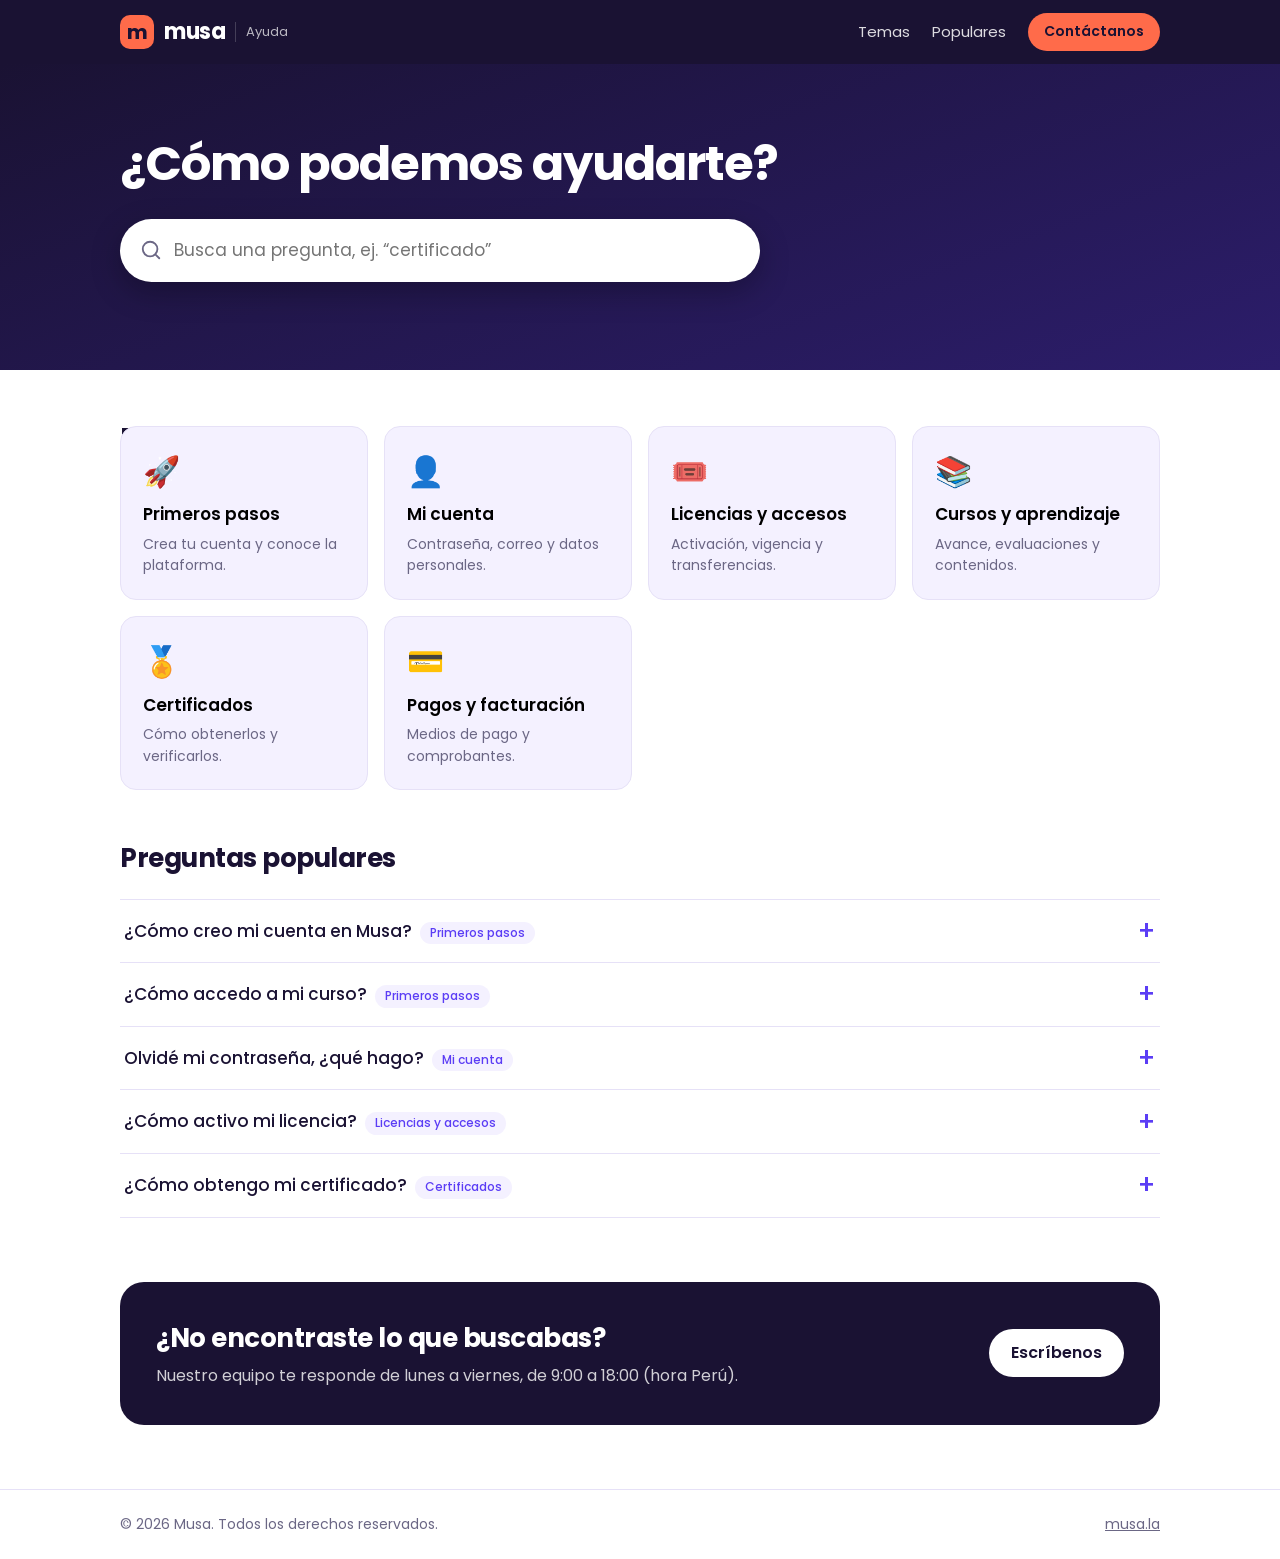
==== index.html @ 0d139ed5 "Centro de ayuda (FAQ) estilo help.uber.com con identidad Musa provisional Co-Authored-By: Claude Son" ====
<!doctype html>
<html lang="es">
<head>
<meta charset="utf-8">
<meta name="viewport" content="width=device-width,initial-scale=1">
<title>Centro de ayuda | Musa</title>
<meta name="description" content="Encuentra respuestas sobre cursos, cuentas, licencias, certificados y más.">
<link rel="preconnect" href="https://fonts.googleapis.com">
<link rel="preconnect" href="https://fonts.gstatic.com" crossorigin>
<link href="https://fonts.googleapis.com/css2?family=Poppins:wght@400;500;600;700&display=swap" rel="stylesheet">
<link rel="stylesheet" href="styles.css">
</head>
<body>
<header class="topbar">
  <div class="wrap topbar__in">
    <a class="brand" href="#" aria-label="Musa – Centro de ayuda"><span class="brand__mark">m</span><span class="brand__name">musa</span><span class="brand__tag">Ayuda</span></a>
    <nav class="topnav">
      <a href="#categorias">Temas</a>
      <a href="#populares">Populares</a>
      <a href="#contacto" class="btn btn--sm">Contáctanos</a>
    </nav>
  </div>
</header>

<section class="hero">
  <div class="wrap">
    <h1>¿Cómo podemos ayudarte?</h1>
    <form class="search" role="search" onsubmit="return false">
      <svg viewBox="0 0 24 24" width="22" height="22" aria-hidden="true"><path fill="none" stroke="currentColor" stroke-width="2" stroke-linecap="round" d="M11 19a8 8 0 1 1 0-16 8 8 0 0 1 0 16Zm10 2-4.3-4.3"/></svg>
      <input id="q" type="search" placeholder="Busca una pregunta, ej. “certificado”" autocomplete="off" aria-label="Buscar en el centro de ayuda">
    </form>
  </div>
</section>

<main class="wrap">
  <section id="resultados" class="results" hidden>
    <h2 id="resTitle"></h2>
    <div id="resList" class="faqlist"></div>
  </section>

  <section id="categorias" class="block">
    <h2>Explora por tema</h2>
    <div id="cats" class="cats"></div>
  </section>

  <section id="detalle" class="block" hidden>
    <button class="back" id="back">← Todos los temas</button>
    <h2 id="detTitle"></h2>
    <p id="detDesc" class="muted"></p>
    <div id="detList" class="faqlist"></div>
  </section>

  <section id="populares" class="block">
    <h2>Preguntas populares</h2>
    <div id="pop" class="faqlist"></div>
  </section>

  <section id="contacto" class="contact">
    <div>
      <h2>¿No encontraste lo que buscabas?</h2>
      <p>Nuestro equipo te responde de lunes a viernes, de 9:00 a 18:00 (hora Perú).</p>
    </div>
    <a class="btn btn--light" href="mailto:soporte@musa.la">Escríbenos</a>
  </section>
</main>

<footer class="foot">
  <div class="wrap foot__in">
    <span>© <span id="yr"></span> Musa. Todos los derechos reservados.</span>
    <a href="https://musa.la/">musa.la</a>
  </div>
</footer>
<script src="app.js"></script>
</body>
</html>
---- styles.css ----
/* ===== Identidad Musa =====
   Paleta provisional: cambia estas variables por los colores/tipografía
   oficiales de musa.la y toda la página se actualiza. */
:root{
  --ink:#1a1233;        /* texto / fondos oscuros */
  --primary:#5b3df5;    /* color principal */
  --primary-dk:#4528d6;
  --accent:#ff6b4a;     /* acento */
  --bg:#ffffff;
  --soft:#f4f1ff;       /* fondo suave de tarjetas */
  --line:#e6e1f7;
  --muted:#6b6785;
  --radius:16px;
  --font:'Poppins',system-ui,-apple-system,'Segoe UI',sans-serif;
}
*{box-sizing:border-box}
html{scroll-behavior:smooth}
body{margin:0;font-family:var(--font);color:var(--ink);background:var(--bg);line-height:1.55}
.wrap{max-width:1080px;margin:0 auto;padding:0 20px}
a{color:inherit}
[hidden]{display:none!important}

.topbar{background:var(--ink);color:#fff;position:sticky;top:0;z-index:10}
.topbar__in{display:flex;align-items:center;justify-content:space-between;height:64px}
.brand{display:flex;align-items:center;gap:10px;text-decoration:none}
.brand__mark{display:grid;place-items:center;width:34px;height:34px;border-radius:10px;background:var(--accent);color:var(--ink);font-weight:700;font-size:20px}
.brand__name{font-weight:700;font-size:22px;letter-spacing:-.5px}
.brand__tag{font-size:13px;opacity:.7;border-left:1px solid #ffffff44;padding-left:10px}
.topnav{display:flex;align-items:center;gap:22px;font-size:15px}
.topnav a{text-decoration:none;opacity:.85}.topnav a:hover{opacity:1}
.btn{display:inline-block;background:var(--primary);color:#fff!important;padding:12px 22px;border-radius:999px;font-weight:600;text-decoration:none;opacity:1!important}
.btn:hover{background:var(--primary-dk)}
.btn--sm{padding:8px 16px;font-size:14px;background:var(--accent);color:var(--ink)!important}
.btn--sm:hover{background:#ff8266}
.btn--light{background:#fff;color:var(--ink)!important}.btn--light:hover{background:var(--soft)}

.hero{background:linear-gradient(160deg,var(--ink) 0%,#2c1d6b 100%);color:#fff;padding:72px 0 88px}
.hero h1{font-size:clamp(30px,5vw,48px);line-height:1.15;margin:0 0 28px;letter-spacing:-1px}
.search{position:relative;max-width:640px}
.search svg{position:absolute;left:20px;top:50%;transform:translateY(-50%);color:var(--muted)}
.search input{width:100%;padding:18px 20px 18px 54px;font:inherit;font-size:17px;border:0;border-radius:999px;outline:none;box-shadow:0 10px 30px #0004}
.search input:focus{box-shadow:0 0 0 4px var(--accent)}

.block{padding:48px 0 0}
h2{font-size:26px;letter-spacing:-.5px;margin:0 0 20px}
.muted{color:var(--muted);margin-top:-8px}

.cats{display:grid;grid-template-columns:repeat(auto-fill,minmax(240px,1fr));gap:16px;margin-top:-52px}
.block:first-of-type .cats{margin-top:0}
.cat{display:flex;flex-direction:column;gap:6px;text-align:left;font:inherit;background:var(--soft);border:1px solid var(--line);border-radius:var(--radius);padding:22px;cursor:pointer;transition:.18s}
.cat:hover{transform:translateY(-3px);border-color:var(--primary);box-shadow:0 10px 24px #5b3df522}
.cat__ico{font-size:30px}
.cat__t{font-weight:600;font-size:17px}
.cat__d{font-size:14px;color:var(--muted)}

.faqlist{border-top:1px solid var(--line)}
details{border-bottom:1px solid var(--line)}
summary{list-style:none;cursor:pointer;display:flex;justify-content:space-between;gap:16px;align-items:center;padding:18px 4px;font-weight:500;font-size:17px}
summary::-webkit-details-marker{display:none}
summary::after{content:"+";font-size:26px;color:var(--primary);line-height:1;transition:.2s}
details[open] summary::after{transform:rotate(45deg)}
details[open] summary{color:var(--primary)}
.ans{padding:0 4px 20px;color:#3b3656;max-width:760px}
.ans p{margin:0 0 10px}
.tagc{display:inline-block;font-size:12px;background:var(--soft);color:var(--primary);padding:2px 10px;border-radius:999px;margin-left:8px;font-weight:500}

.back{background:none;border:0;font:inherit;color:var(--primary);cursor:pointer;font-weight:600;padding:0;margin-bottom:12px}
.results{padding-top:40px}
.empty{padding:24px 0;color:var(--muted)}
mark{background:#ffe3dc;color:inherit;border-radius:3px}

.contact{margin:64px 0;background:var(--ink);color:#fff;border-radius:24px;padding:36px;display:flex;gap:24px;align-items:center;justify-content:space-between;flex-wrap:wrap}
.contact h2{margin-bottom:6px}.contact p{margin:0;opacity:.8}
.foot{border-top:1px solid var(--line);padding:24px 0;font-size:14px;color:var(--muted)}
.foot__in{display:flex;justify-content:space-between;flex-wrap:wrap;gap:8px}
@media(max-width:640px){.topnav a:not(.btn){display:none}.brand__tag{display:none}.hero{padding:48px 0 64px}.contact{padding:26px}}
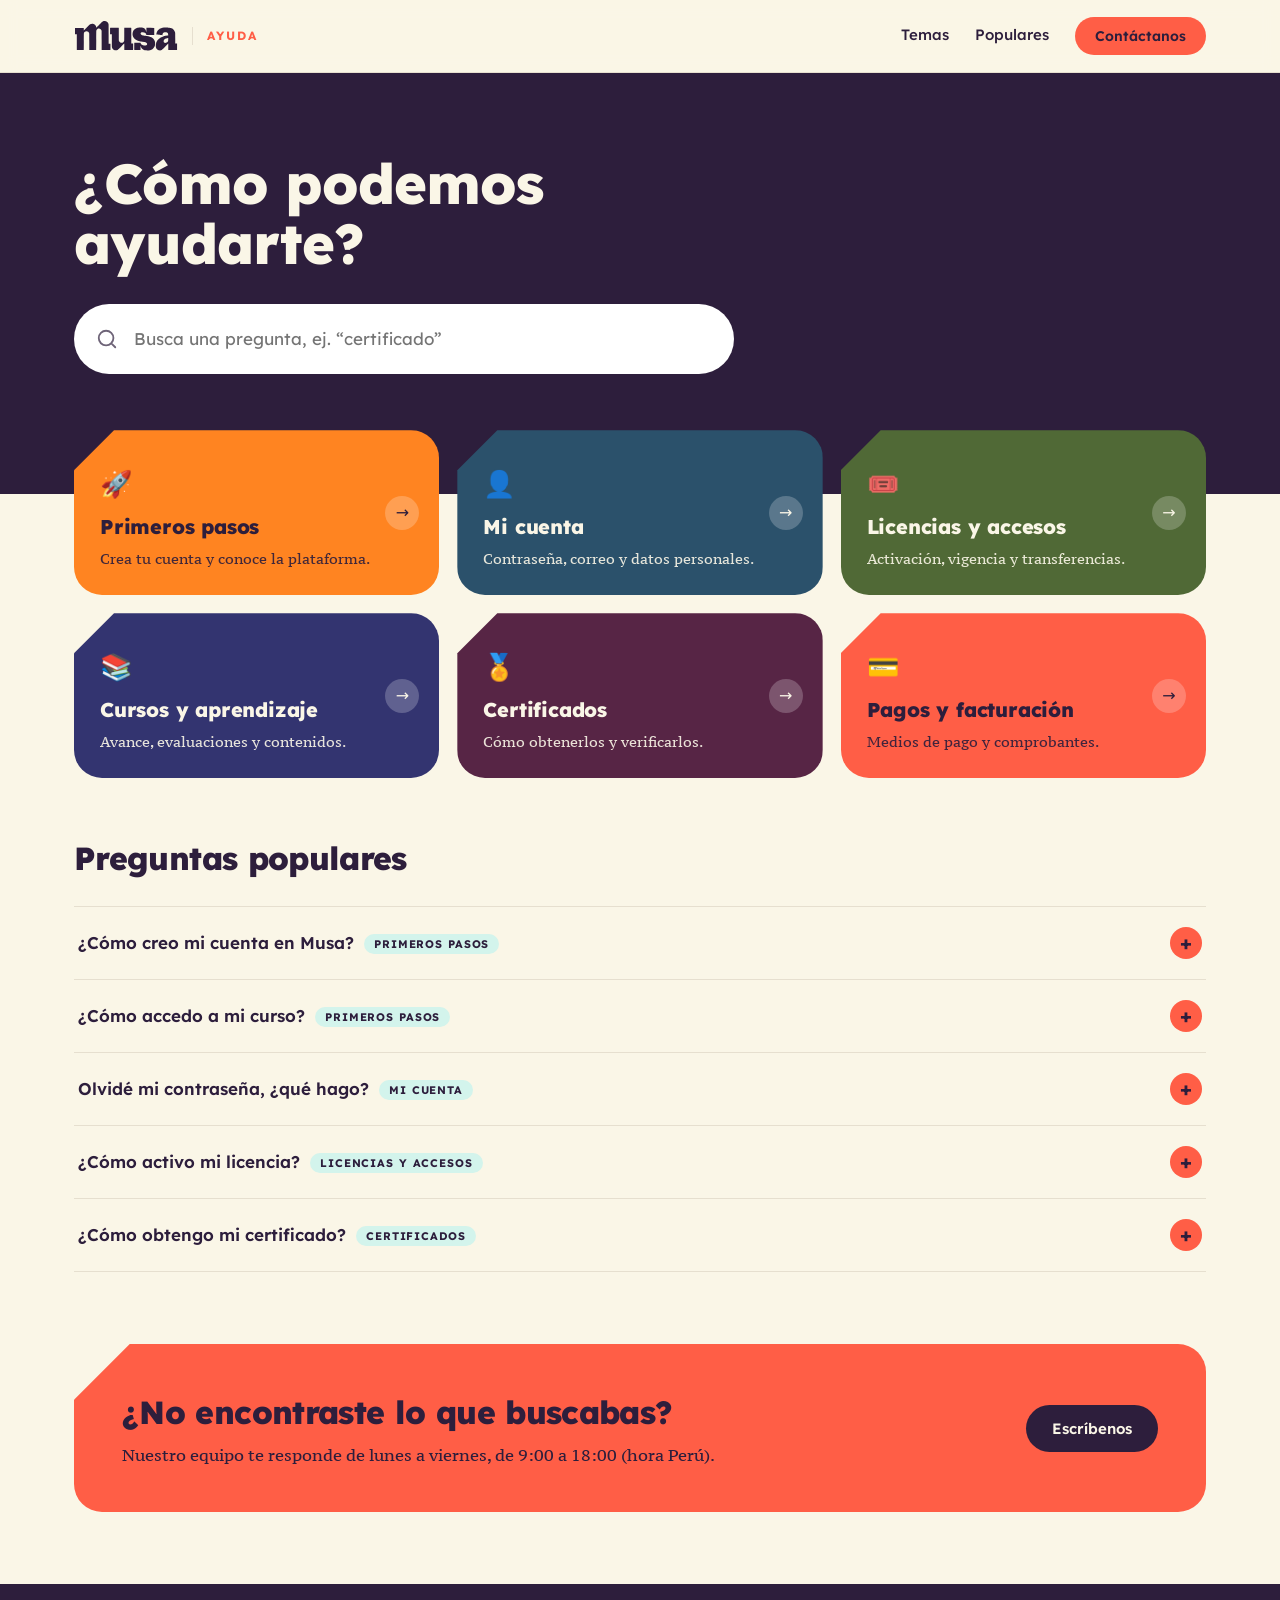
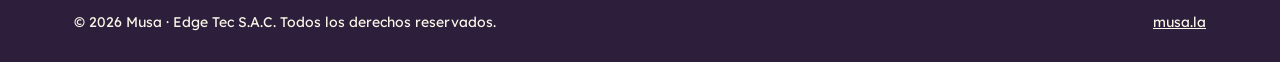
==== commit 038465aa: "Aplica identidad real de musa.la (paleta, Lexend, logo, esquinas cortadas) Co-Authored-By: Claude So" ====
--- a/index.html
+++ b/index.html
@@ -7,13 +7,81 @@
 <meta name="description" content="Encuentra respuestas sobre cursos, cuentas, licencias, certificados y más.">
 <link rel="preconnect" href="https://fonts.googleapis.com">
 <link rel="preconnect" href="https://fonts.gstatic.com" crossorigin>
-<link href="https://fonts.googleapis.com/css2?family=Poppins:wght@400;500;600;700&display=swap" rel="stylesheet">
+<link href="https://fonts.googleapis.com/css2?family=Lexend:wght@400;500;600;700;800;900&family=PT+Serif+Caption&display=swap" rel="stylesheet">
 <link rel="stylesheet" href="styles.css">
 </head>
 <body>
 <header class="topbar">
   <div class="wrap topbar__in">
-    <a class="brand" href="#" aria-label="Musa – Centro de ayuda"><span class="brand__mark">m</span><span class="brand__name">musa</span><span class="brand__tag">Ayuda</span></a>
+    <a class="brand" href="#" aria-label="Musa – Centro de ayuda"><span class="brand__logo"><svg viewBox="0 0 2117.000000 639.000000" xmlns="http://www.w3.org/2000/svg" role="img" aria-label="Musa"><g transform="translate(0.000000,639.000000) scale(0.100000,-0.100000)"
+fill="currentColor" stroke="none">
+<path d="M6101 6174 c-46 -8 -117 -28 -158 -44 -155 -62 -181 -85 -813 -716
+-327 -327 -598 -594 -602 -594 -3 0 -5 20 -3 45 2 41 -2 69 -19 154 -19 86
+-87 228 -152 313 -87 113 -219 209 -359 260 -95 35 -109 38 -250 52 -131 13
+-333 -42 -462 -126 -62 -40 -203 -175 -685 -656 l-608 -607 0 258 c0 199 -3
+257 -12 257 -7 0 -409 0 -893 0 l-880 1 -3 -651 -2 -650 185 0 185 0 0 -1594
+c0 -1458 1 -1594 16 -1600 26 -10 1402 -7 1409 3 3 5 6 758 6 1673 1 1364 3
+1674 14 1726 19 88 65 177 126 245 309 347 854 199 955 -258 11 -48 13 -381
+14 -1718 0 -913 2 -1663 5 -1668 3 -4 320 -8 704 -9 l699 0 5 27 c4 16 6 892
+6 1948 1 1259 4 1939 11 1974 24 127 122 270 233 342 211 137 458 126 653 -29
+91 -72 173 -206 193 -316 8 -42 11 -636 11 -2003 l0 -1943 895 0 895 0 0 655
+0 655 -185 0 -185 0 -1 1928 c0 1060 -2 1947 -5 1972 -54 446 -497 772 -943
+694z"/>
+<path d="M13288 4855 c-2 -1 -32 -6 -68 -9 -36 -4 -76 -9 -90 -11 -14 -2 -42
+-6 -63 -9 -22 -3 -85 -17 -140 -31 -514 -128 -872 -476 -973 -945 -37 -174
+-38 -504 -3 -599 6 -14 10 -27 9 -29 -9 -16 45 -174 97 -282 214 -446 720
+-762 1463 -916 36 -7 75 -15 86 -18 12 -2 39 -7 60 -11 22 -3 89 -14 149 -25
+61 -10 157 -24 215 -30 58 -5 115 -12 127 -14 12 -3 53 -8 90 -11 37 -4 71 -9
+75 -12 4 -2 24 -6 44 -9 107 -13 270 -64 355 -111 179 -97 223 -334 88 -473
+-55 -56 -121 -84 -269 -116 -32 -6 -212 -7 -265 0 -166 20 -324 75 -441 152
+-136 89 -259 249 -284 371 l-11 52 -619 0 c-341 0 -626 -2 -635 -5 -21 -8 -22
+-1479 -1 -1487 8 -3 293 -6 635 -6 l621 -1 0 415 c0 402 1 415 19 415 15 0 22
+-11 29 -42 50 -214 111 -344 228 -482 132 -156 371 -289 596 -332 13 -2 34 -6
+48 -9 14 -3 43 -8 65 -11 22 -3 51 -8 65 -10 237 -35 672 -15 883 41 229 61
+343 109 485 203 176 117 317 276 411 465 50 99 104 256 116 334 3 21 8 50 10
+63 33 161 25 481 -17 638 -11 42 -22 87 -24 99 -7 38 -80 199 -120 265 -151
+252 -368 427 -729 588 -71 32 -294 108 -365 126 -8 2 -58 14 -110 28 -52 13
+-108 27 -125 30 -16 3 -50 10 -75 15 -25 5 -63 12 -85 15 -22 4 -78 13 -125
+21 -47 7 -110 17 -140 20 -171 19 -211 24 -229 29 -9 3 -41 7 -71 10 -30 3
+-66 8 -80 11 -14 3 -47 10 -75 15 -27 5 -84 19 -125 30 -41 12 -79 23 -85 24
+-73 15 -208 85 -267 138 -69 62 -97 126 -94 209 8 181 173 282 450 274 210 -6
+363 -60 508 -179 111 -92 204 -247 220 -366 l3 -25 800 0 800 0 0 725 0 725
+-797 3 -798 2 0 -400 0 -400 -24 0 c-25 0 -31 9 -41 68 -39 231 -165 460 -320
+580 -94 72 -246 145 -346 166 -13 3 -35 7 -49 10 -45 10 -124 25 -165 31 -41
+7 -501 16 -507 10z"/>
+<path d="M18567 4853 c-1 -1 -54 -4 -117 -7 -113 -7 -269 -25 -350 -41 -14 -3
+-41 -8 -60 -11 -32 -5 -77 -16 -185 -46 -57 -15 -171 -57 -233 -84 -29 -13
+-55 -24 -58 -24 -21 0 -208 -118 -294 -186 -248 -195 -435 -527 -496 -879 -3
+-16 -9 -47 -14 -68 -9 -43 -9 -43 50 -51 25 -3 54 -8 65 -10 11 -2 49 -7 85
+-11 36 -4 68 -9 71 -10 3 -2 32 -7 65 -10 32 -3 70 -8 84 -9 14 -2 50 -7 80
+-10 30 -4 66 -9 80 -11 14 -2 45 -7 70 -10 46 -6 60 -8 140 -20 80 -12 94 -14
+138 -19 23 -3 61 -9 85 -12 23 -3 53 -7 67 -9 14 -2 52 -7 85 -11 33 -3 63 -8
+68 -11 4 -2 7 11 8 29 0 18 2 42 4 53 2 11 6 37 9 57 19 120 114 303 184 355
+59 44 156 82 247 97 38 7 279 7 325 1 111 -16 230 -75 294 -145 74 -83 94
+-147 112 -381 7 -93 5 -100 -45 -104 -41 -4 -125 -15 -141 -20 -8 -2 -37 -6
+-65 -10 -79 -9 -268 -43 -342 -61 -38 -8 -79 -18 -93 -20 -14 -3 -43 -10 -65
+-16 -22 -6 -45 -12 -51 -14 -6 -1 -38 -10 -70 -20 -33 -9 -63 -18 -69 -19 -5
+-2 -32 -10 -59 -19 -775 -263 -1217 -642 -1409 -1206 -20 -58 -39 -121 -42
+-140 -3 -19 -11 -55 -16 -80 -6 -25 -13 -55 -15 -67 -2 -13 -6 -35 -9 -50 -21
+-115 -26 -174 -30 -373 -2 -102 0 -205 5 -230 4 -25 11 -61 14 -80 24 -148
+145 -342 281 -450 84 -67 219 -137 296 -154 86 -20 119 -23 212 -24 167 -1
+338 51 468 144 35 26 333 315 662 643 l597 596 0 -658 0 -657 895 0 895 0 0
+660 0 660 -185 0 -185 0 -1 998 c-1 1019 -1 1041 -14 1127 -4 28 -9 63 -11 78
+-2 15 -11 56 -20 90 -9 34 -17 67 -18 72 -27 132 -149 338 -275 464 -137 136
+-408 289 -581 326 -3 1 -23 7 -45 13 -22 6 -56 14 -75 17 -19 3 -42 8 -50 10
+-16 5 -71 15 -110 20 -14 2 -38 6 -55 9 -16 2 -55 8 -85 11 -30 4 -69 8 -87
+10 -93 11 -608 26 -616 18z m611 -2400 c-4 -270 -5 -280 -31 -351 -69 -192
+-223 -323 -432 -368 -124 -27 -322 22 -389 96 -141 156 -84 464 117 633 174
+147 444 250 696 265 l43 3 -4 -278z"/>
+<path d="M7340 4783 c0 -5 0 -298 0 -653 l-1 -645 180 -5 181 -5 3 -1265 c2
+-696 7 -1285 11 -1309 16 -96 87 -265 144 -341 168 -224 407 -343 678 -335 65
+2 134 8 152 13 17 6 32 9 32 7 0 -9 144 51 210 88 67 37 143 109 693 656 339
+339 617 609 617 601 0 -8 0 -304 0 -656 0 -576 2 -643 16 -648 9 -3 411 -6
+894 -6 792 0 878 2 884 16 3 9 6 303 5 655 l0 639 -187 0 -187 0 2 1592 c2
+1265 0 1593 -10 1600 -6 4 -330 8 -719 8 l-708 0 -1 -1273 c0 -699 -2 -1283
+-4 -1297 -56 -337 -404 -550 -724 -441 -128 44 -260 162 -318 284 -65 135 -63
+88 -63 1459 0 684 0 1249 0 1256 0 9 -185 12 -890 12 -489 0 -890 -3 -890 -7z"/>
+</g></svg></span><span class="brand__tag">Ayuda</span></a>
     <nav class="topnav">
       <a href="#categorias">Temas</a>
       <a href="#populares">Populares</a>
@@ -66,7 +134,7 @@
 
 <footer class="foot">
   <div class="wrap foot__in">
-    <span>© <span id="yr"></span> Musa. Todos los derechos reservados.</span>
+    <span>© <span id="yr"></span> Musa · Edge Tec S.A.C. Todos los derechos reservados.</span>
     <a href="https://musa.la/">musa.la</a>
   </div>
 </footer>
--- a/styles.css
+++ b/styles.css
@@ -1,76 +1,82 @@
-/* ===== Identidad Musa =====
-   Paleta provisional: cambia estas variables por los colores/tipografía
-   oficiales de musa.la y toda la página se actualiza. */
+/* Identidad Musa (tomada de musa.la) */
 :root{
-  --ink:#1a1233;        /* texto / fondos oscuros */
-  --primary:#5b3df5;    /* color principal */
-  --primary-dk:#4528d6;
-  --accent:#ff6b4a;     /* acento */
-  --bg:#ffffff;
-  --soft:#f4f1ff;       /* fondo suave de tarjetas */
-  --line:#e6e1f7;
-  --muted:#6b6785;
-  --radius:16px;
-  --font:'Poppins',system-ui,-apple-system,'Segoe UI',sans-serif;
+  --coral:#FF5E46; --coral-d:#E84A33; --morado:#2D1E3C; --marfil:#FAF6E7; --menta:#D3F4EC; --vino:#572545;
+  --naranja:#FF8421; --teal:#2B516B; --verde:#506936; --indigo:#333470;
+  --blanco:#FFFFFF; --mut:#6E6478; --line:#E6DFCF;
+  --sans:"Lexend",system-ui,-apple-system,"Segoe UI",sans-serif;
+  --serif:"PT Serif Caption",Georgia,"Times New Roman",serif;
+  --wrap:1180px; --r:28px; --cut:40px;
 }
 *{box-sizing:border-box}
 html{scroll-behavior:smooth}
-body{margin:0;font-family:var(--font);color:var(--ink);background:var(--bg);line-height:1.55}
-.wrap{max-width:1080px;margin:0 auto;padding:0 20px}
+body{margin:0;background:var(--marfil);color:var(--morado);font-family:var(--sans);font-size:16px;line-height:1.55}
+.wrap{max-width:var(--wrap);margin:0 auto;padding:0 24px}
 a{color:inherit}
 [hidden]{display:none!important}
+:focus-visible{outline:3px solid var(--coral);outline-offset:3px}
 
-.topbar{background:var(--ink);color:#fff;position:sticky;top:0;z-index:10}
-.topbar__in{display:flex;align-items:center;justify-content:space-between;height:64px}
-.brand{display:flex;align-items:center;gap:10px;text-decoration:none}
-.brand__mark{display:grid;place-items:center;width:34px;height:34px;border-radius:10px;background:var(--accent);color:var(--ink);font-weight:700;font-size:20px}
-.brand__name{font-weight:700;font-size:22px;letter-spacing:-.5px}
-.brand__tag{font-size:13px;opacity:.7;border-left:1px solid #ffffff44;padding-left:10px}
-.topnav{display:flex;align-items:center;gap:22px;font-size:15px}
-.topnav a{text-decoration:none;opacity:.85}.topnav a:hover{opacity:1}
-.btn{display:inline-block;background:var(--primary);color:#fff!important;padding:12px 22px;border-radius:999px;font-weight:600;text-decoration:none;opacity:1!important}
-.btn:hover{background:var(--primary-dk)}
-.btn--sm{padding:8px 16px;font-size:14px;background:var(--accent);color:var(--ink)!important}
-.btn--sm:hover{background:#ff8266}
-.btn--light{background:#fff;color:var(--ink)!important}.btn--light:hover{background:var(--soft)}
+.topbar{position:sticky;top:0;z-index:20;background:color-mix(in srgb,var(--marfil) 92%,transparent);backdrop-filter:blur(8px);border-bottom:1px solid var(--line)}
+.topbar__in{display:flex;align-items:center;justify-content:space-between;height:72px}
+.brand{display:flex;align-items:center;gap:14px;text-decoration:none}
+.brand__logo{display:flex;width:104px;color:var(--morado)}
+.brand__logo svg{width:100%;height:auto}
+.brand__tag{font-size:12px;font-weight:700;letter-spacing:.16em;text-transform:uppercase;color:var(--coral);border-left:1px solid var(--line);padding-left:14px}
+.topnav{display:flex;align-items:center;gap:26px;font-size:15px;font-weight:500}
+.topnav a{text-decoration:none;border-bottom:2px solid transparent}
+.topnav a:hover{border-color:var(--coral)}
+.btn{display:inline-flex;align-items:center;font:600 15px/1 var(--sans);padding:16px 26px;border-radius:999px;background:var(--coral);color:var(--morado)!important;text-decoration:none;border:0!important;transition:transform .15s,background .15s}
+.btn:hover{background:var(--coral-d);transform:translateY(-1px)}
+.btn--sm{padding:12px 20px;font-size:14px}
+.btn--light{background:var(--marfil)}.btn--light:hover{background:#fff}
 
-.hero{background:linear-gradient(160deg,var(--ink) 0%,#2c1d6b 100%);color:#fff;padding:72px 0 88px}
-.hero h1{font-size:clamp(30px,5vw,48px);line-height:1.15;margin:0 0 28px;letter-spacing:-1px}
-.search{position:relative;max-width:640px}
-.search svg{position:absolute;left:20px;top:50%;transform:translateY(-50%);color:var(--muted)}
-.search input{width:100%;padding:18px 20px 18px 54px;font:inherit;font-size:17px;border:0;border-radius:999px;outline:none;box-shadow:0 10px 30px #0004}
-.search input:focus{box-shadow:0 0 0 4px var(--accent)}
+.hero{background:var(--morado);color:var(--marfil);padding:80px 0 120px}
+.hero h1{font-size:clamp(34px,5.5vw,56px);line-height:1.08;margin:0 0 30px;font-weight:800;letter-spacing:-.02em;max-width:760px}
+.hero h1::after{content:"";}
+.search{position:relative;max-width:660px}
+.search svg{position:absolute;left:22px;top:50%;transform:translateY(-50%);color:var(--mut)}
+.search input{width:100%;padding:20px 24px 20px 58px;font:inherit;font-size:17px;color:var(--morado);background:var(--blanco);border:2px solid transparent;border-radius:999px;outline:none}
+.search input:focus{border-color:var(--coral)}
 
-.block{padding:48px 0 0}
-h2{font-size:26px;letter-spacing:-.5px;margin:0 0 20px}
-.muted{color:var(--muted);margin-top:-8px}
+.block{padding:56px 0 0}
+h2{font-size:clamp(24px,3vw,32px);font-weight:800;letter-spacing:-.02em;margin:0 0 22px}
+.muted{color:var(--mut);font-family:var(--serif);margin-top:-10px}
+.eyebrow{font-size:12px;font-weight:700;letter-spacing:.16em;text-transform:uppercase;color:var(--coral)}
 
-.cats{display:grid;grid-template-columns:repeat(auto-fill,minmax(240px,1fr));gap:16px;margin-top:-52px}
-.block:first-of-type .cats{margin-top:0}
-.cat{display:flex;flex-direction:column;gap:6px;text-align:left;font:inherit;background:var(--soft);border:1px solid var(--line);border-radius:var(--radius);padding:22px;cursor:pointer;transition:.18s}
-.cat:hover{transform:translateY(-3px);border-color:var(--primary);box-shadow:0 10px 24px #5b3df522}
-.cat__ico{font-size:30px}
-.cat__t{font-weight:600;font-size:17px}
-.cat__d{font-size:14px;color:var(--muted)}
+#categorias{margin-top:-64px;padding-top:0;position:relative}
+#categorias h2{display:none}
+.cats{display:grid;grid-template-columns:repeat(auto-fill,minmax(280px,1fr));gap:18px}
+.cat{position:relative;display:flex;flex-direction:column;gap:6px;min-height:150px;text-align:left;font:inherit;color:var(--marfil);border:0;padding:26px 64px 26px 26px;cursor:pointer;border-radius:0 var(--r) var(--r) var(--r);clip-path:polygon(var(--cut) 0,100% 0,100% 100%,0 100%,0 var(--cut));transition:transform .18s}
+.cat:hover{transform:translateY(-3px)}
+.cat:nth-child(1){background:var(--naranja);color:var(--morado)}
+.cat:nth-child(2){background:var(--teal)}
+.cat:nth-child(3){background:var(--verde)}
+.cat:nth-child(4){background:var(--indigo)}
+.cat:nth-child(5){background:var(--vino)}
+.cat:nth-child(6){background:var(--coral);color:var(--morado)}
+.cat::after{content:"→";position:absolute;right:20px;top:50%;transform:translateY(-50%);width:34px;height:34px;border-radius:50%;background:#ffffff38;display:grid;place-items:center}
+.cat__ico{font-size:26px;margin-top:8px}
+.cat__t{font-weight:800;font-size:20px;letter-spacing:-.01em}
+.cat__d{font-family:var(--serif);font-size:14px;opacity:.9}
 
 .faqlist{border-top:1px solid var(--line)}
 details{border-bottom:1px solid var(--line)}
-summary{list-style:none;cursor:pointer;display:flex;justify-content:space-between;gap:16px;align-items:center;padding:18px 4px;font-weight:500;font-size:17px}
+summary{list-style:none;cursor:pointer;display:flex;justify-content:space-between;gap:16px;align-items:center;padding:20px 4px;font-weight:600;font-size:17px}
 summary::-webkit-details-marker{display:none}
-summary::after{content:"+";font-size:26px;color:var(--primary);line-height:1;transition:.2s}
+summary::after{content:"+";display:grid;place-items:center;flex:none;width:32px;height:32px;border-radius:50%;background:var(--coral);color:var(--morado);font-size:20px;font-weight:700;transition:transform .2s}
 details[open] summary::after{transform:rotate(45deg)}
-details[open] summary{color:var(--primary)}
-.ans{padding:0 4px 20px;color:#3b3656;max-width:760px}
+.ans{padding:0 4px 22px;font-family:var(--serif);font-size:16px;color:#4a3d58;max-width:760px}
 .ans p{margin:0 0 10px}
-.tagc{display:inline-block;font-size:12px;background:var(--soft);color:var(--primary);padding:2px 10px;border-radius:999px;margin-left:8px;font-weight:500}
+.tagc{display:inline-block;font:700 11px var(--sans);letter-spacing:.08em;text-transform:uppercase;background:var(--menta);color:var(--morado);padding:3px 10px;border-radius:999px;margin-left:10px;vertical-align:middle}
 
-.back{background:none;border:0;font:inherit;color:var(--primary);cursor:pointer;font-weight:600;padding:0;margin-bottom:12px}
+.back{background:none;border:0;font:600 15px var(--sans);color:var(--coral-d);cursor:pointer;padding:0;margin-bottom:14px}
 .results{padding-top:40px}
-.empty{padding:24px 0;color:var(--muted)}
-mark{background:#ffe3dc;color:inherit;border-radius:3px}
+.empty{padding:24px 0;color:var(--mut)}
+mark{background:#ffd9d2;color:inherit;border-radius:3px}
 
-.contact{margin:64px 0;background:var(--ink);color:#fff;border-radius:24px;padding:36px;display:flex;gap:24px;align-items:center;justify-content:space-between;flex-wrap:wrap}
-.contact h2{margin-bottom:6px}.contact p{margin:0;opacity:.8}
-.foot{border-top:1px solid var(--line);padding:24px 0;font-size:14px;color:var(--muted)}
+.contact{margin:72px 0;background:var(--coral);color:var(--morado);border-radius:0 var(--r) var(--r) var(--r);clip-path:polygon(56px 0,100% 0,100% 100%,0 100%,0 56px);padding:44px 48px;display:flex;gap:24px;align-items:center;justify-content:space-between;flex-wrap:wrap}
+.contact h2{margin-bottom:6px}.contact p{margin:0;font-family:var(--serif)}
+.contact .btn{background:var(--morado);color:var(--marfil)!important}
+.contact .btn:hover{background:var(--vino)}
+.foot{background:var(--morado);color:var(--marfil);padding:28px 0;font-size:14px}
 .foot__in{display:flex;justify-content:space-between;flex-wrap:wrap;gap:8px}
-@media(max-width:640px){.topnav a:not(.btn){display:none}.brand__tag{display:none}.hero{padding:48px 0 64px}.contact{padding:26px}}
+@media(max-width:640px){.topnav a:not(.btn){display:none}.brand__tag{display:none}.hero{padding:52px 0 96px}.contact{padding:36px 26px}}
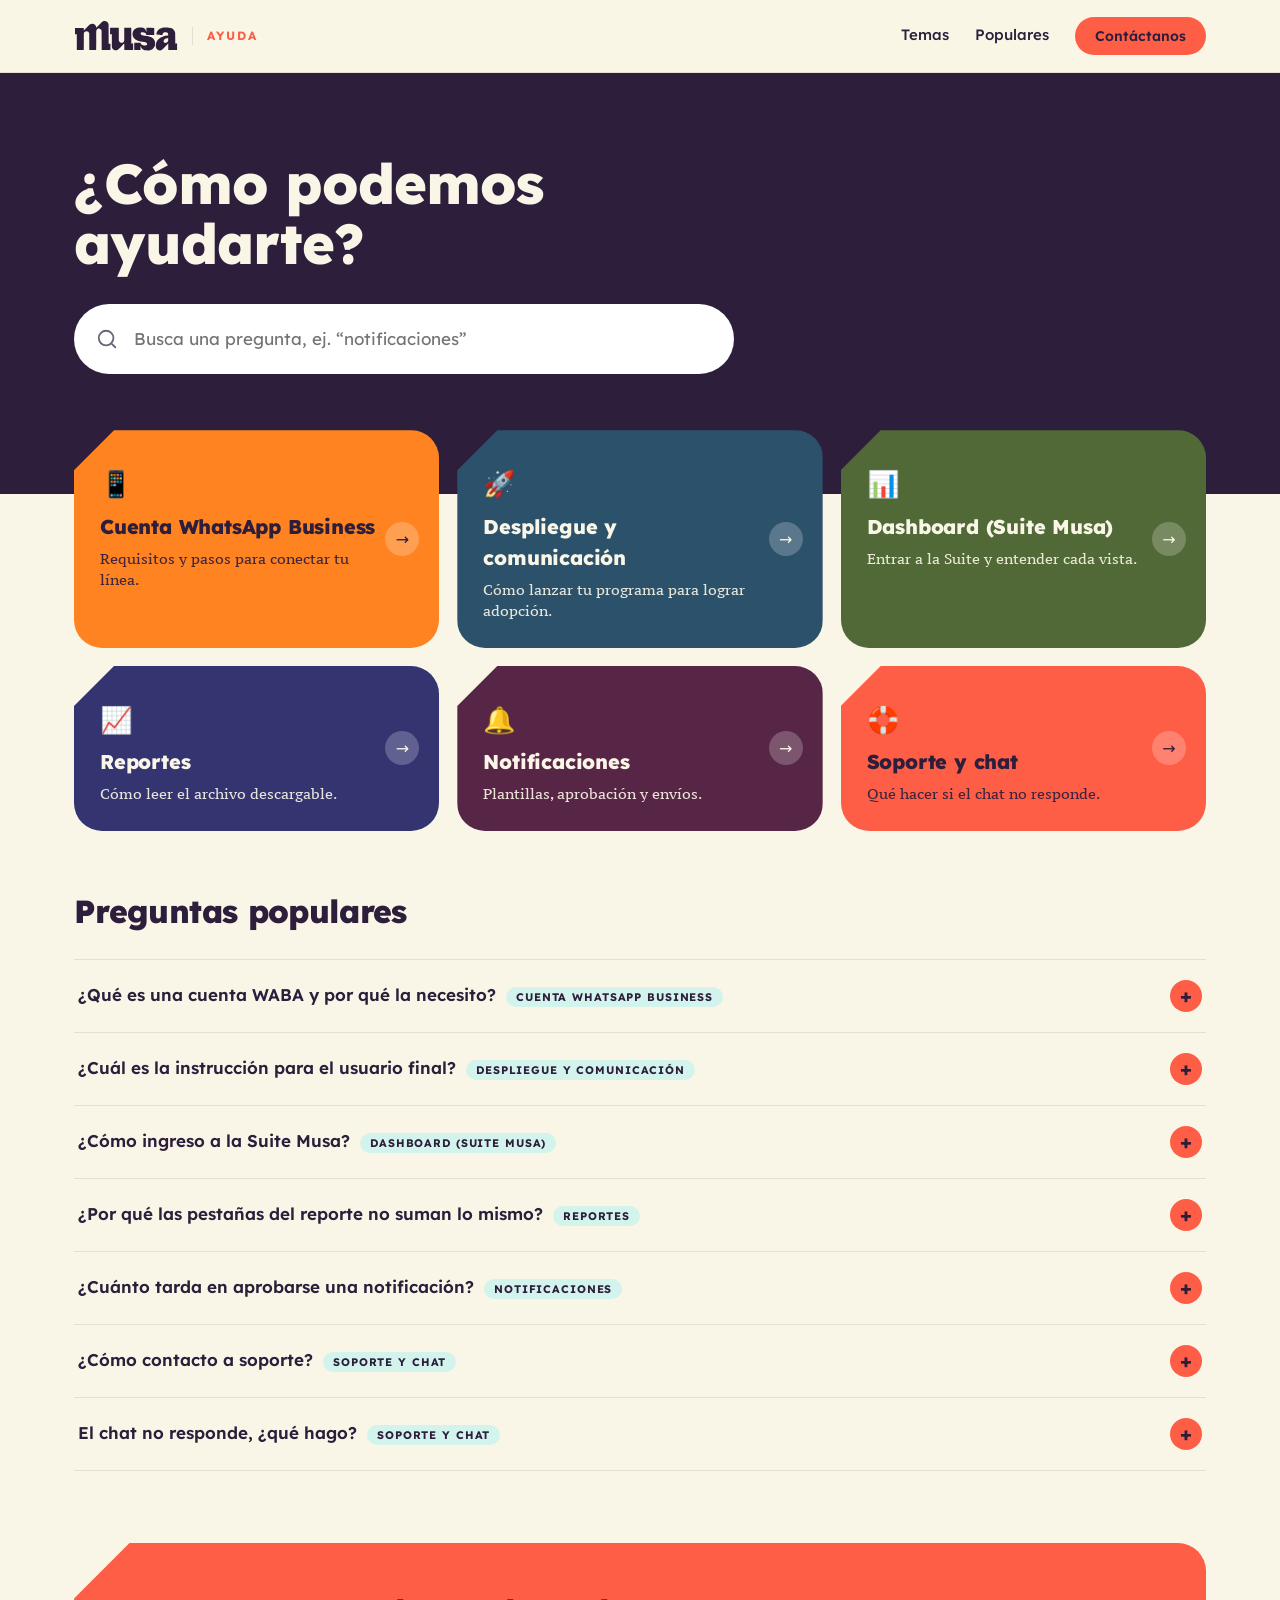
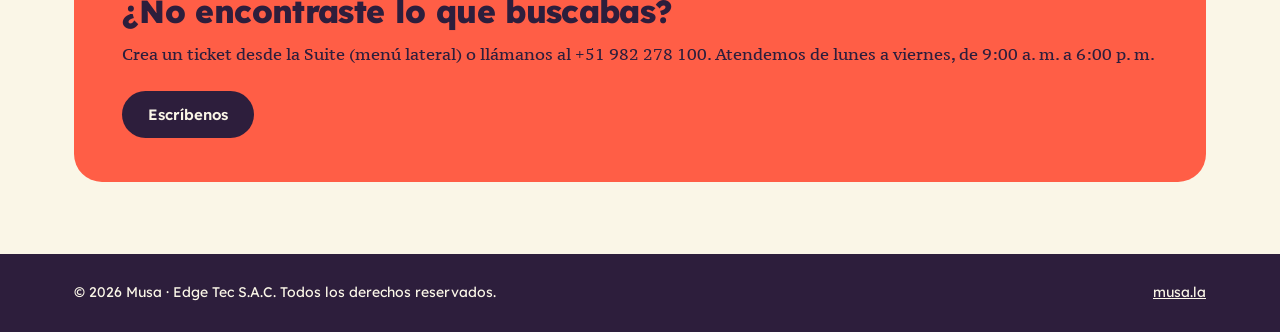
==== commit 9c8c6035: "Reemplaza FAQ de ejemplo por contenido real de las guías Musa 01-06 Co-Authored-By: Claude Sonnet 5." ====
--- a/index.html
+++ b/index.html
@@ -95,7 +95,7 @@
     <h1>¿Cómo podemos ayudarte?</h1>
     <form class="search" role="search" onsubmit="return false">
       <svg viewBox="0 0 24 24" width="22" height="22" aria-hidden="true"><path fill="none" stroke="currentColor" stroke-width="2" stroke-linecap="round" d="M11 19a8 8 0 1 1 0-16 8 8 0 0 1 0 16Zm10 2-4.3-4.3"/></svg>
-      <input id="q" type="search" placeholder="Busca una pregunta, ej. “certificado”" autocomplete="off" aria-label="Buscar en el centro de ayuda">
+      <input id="q" type="search" placeholder="Busca una pregunta, ej. “notificaciones”" autocomplete="off" aria-label="Buscar en el centro de ayuda">
     </form>
   </div>
 </section>
@@ -126,7 +126,7 @@
   <section id="contacto" class="contact">
     <div>
       <h2>¿No encontraste lo que buscabas?</h2>
-      <p>Nuestro equipo te responde de lunes a viernes, de 9:00 a 18:00 (hora Perú).</p>
+      <p>Crea un ticket desde la Suite (menú lateral) o llámanos al +51 982 278 100. Atendemos de lunes a viernes, de 9:00 a. m. a 6:00 p. m.</p>
     </div>
     <a class="btn btn--light" href="mailto:soporte@musa.la">Escríbenos</a>
   </section>
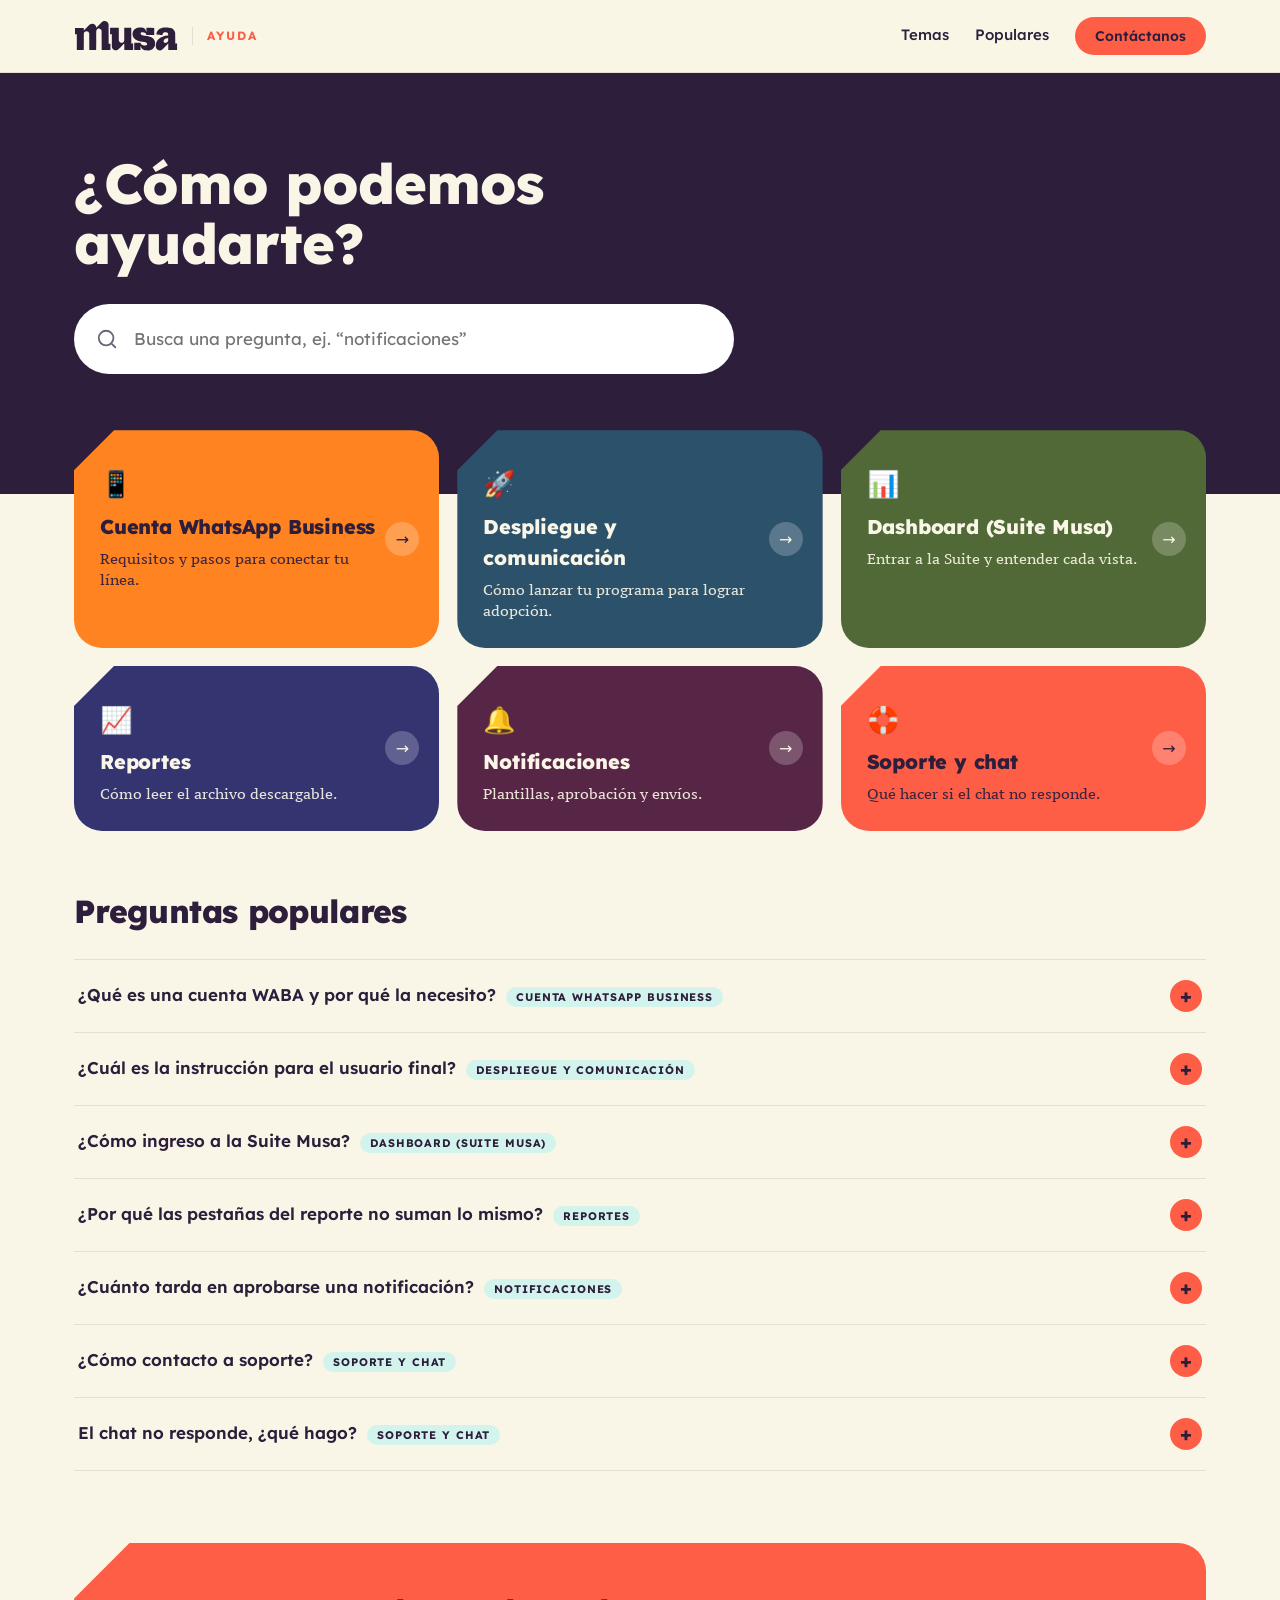
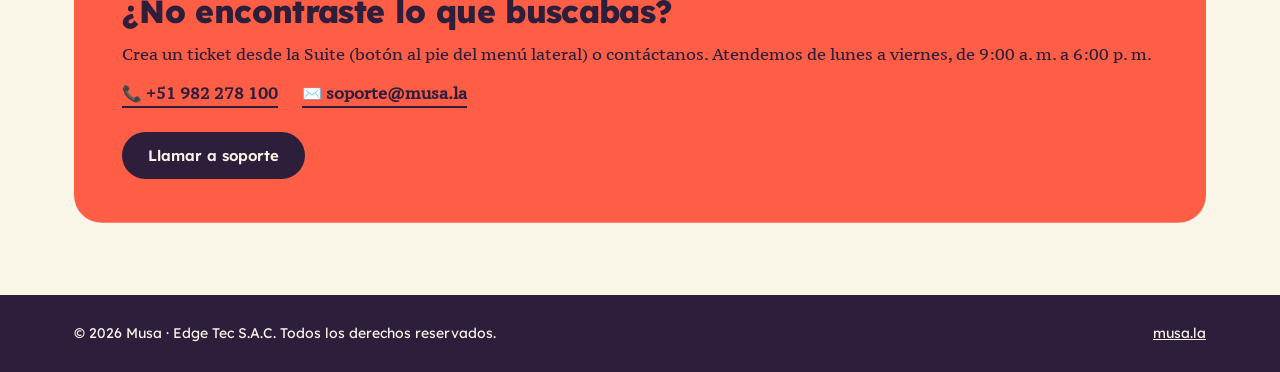
==== commit 08e12a98: "Muestra el número de soporte real (+51 982 278 100) en el contacto Co-Authored-By: Claude Sonnet 5.5" ====
--- a/index.html
+++ b/index.html
@@ -126,9 +126,10 @@
   <section id="contacto" class="contact">
     <div>
       <h2>¿No encontraste lo que buscabas?</h2>
-      <p>Crea un ticket desde la Suite (menú lateral) o llámanos al +51 982 278 100. Atendemos de lunes a viernes, de 9:00 a. m. a 6:00 p. m.</p>
+      <p>Crea un ticket desde la Suite (botón al pie del menú lateral) o contáctanos. Atendemos de lunes a viernes, de 9:00 a. m. a 6:00 p. m.</p>
+      <p class="contact__lines"><a href="tel:+51982278100">📞 +51 982 278 100</a><a href="mailto:soporte@musa.la">✉️ soporte@musa.la</a></p>
     </div>
-    <a class="btn btn--light" href="mailto:soporte@musa.la">Escríbenos</a>
+    <a class="btn btn--light" href="tel:+51982278100">Llamar a soporte</a>
   </section>
 </main>
 
--- a/styles.css
+++ b/styles.css
@@ -80,3 +80,6 @@
 .foot{background:var(--morado);color:var(--marfil);padding:28px 0;font-size:14px}
 .foot__in{display:flex;justify-content:space-between;flex-wrap:wrap;gap:8px}
 @media(max-width:640px){.topnav a:not(.btn){display:none}.brand__tag{display:none}.hero{padding:52px 0 96px}.contact{padding:36px 26px}}
+
+.contact__lines{display:flex;flex-wrap:wrap;gap:8px 24px;margin-top:14px!important;font-weight:700}
+.contact__lines a{text-decoration:none;border-bottom:2px solid var(--morado)}
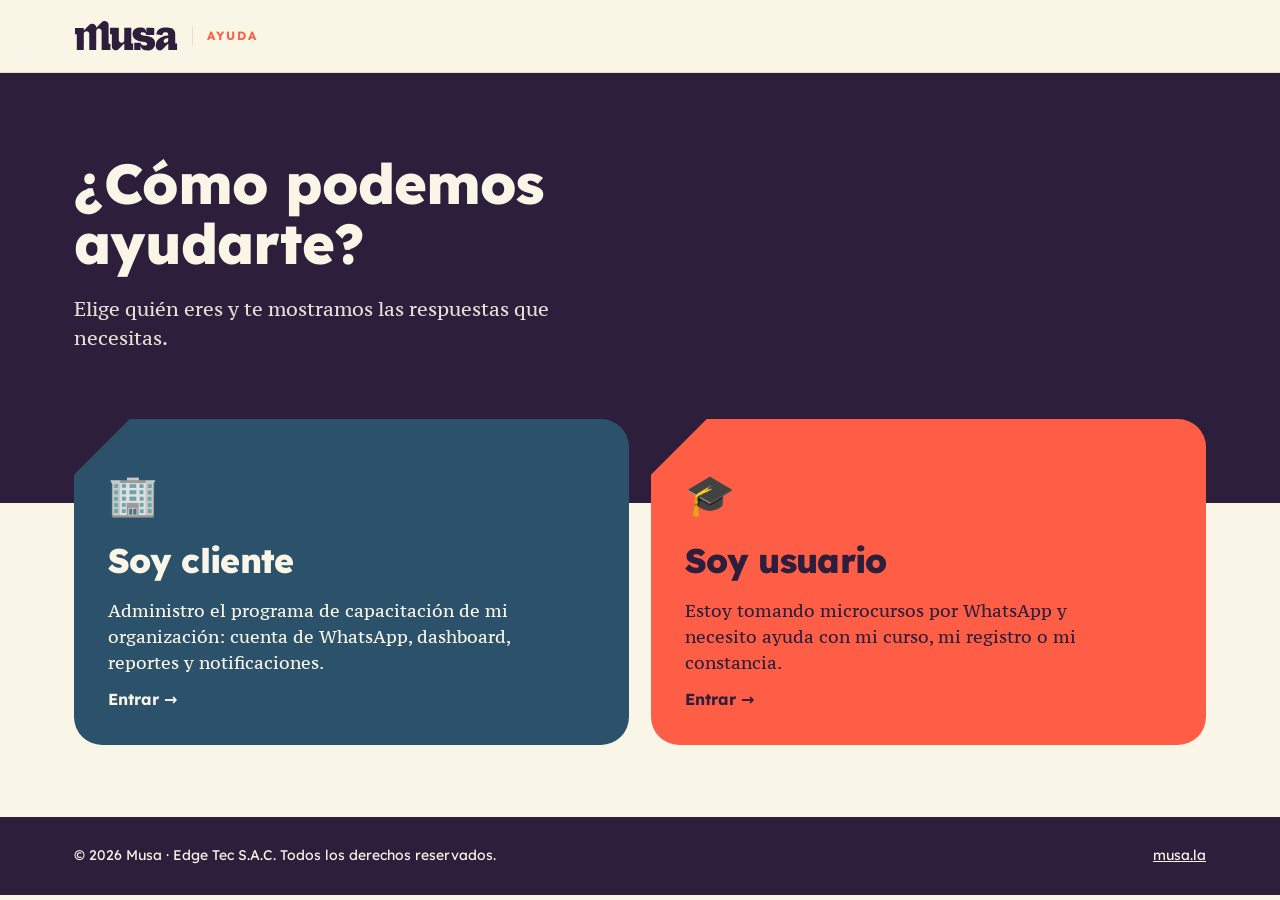
==== commit 7c4d7700: "Agrega página madre con tarjetas Cliente y Usuario; separa datos por audiencia Co-Authored-By: Claud" ====
--- a/index.html
+++ b/index.html
@@ -4,16 +4,16 @@
 <meta charset="utf-8">
 <meta name="viewport" content="width=device-width,initial-scale=1">
 <title>Centro de ayuda | Musa</title>
-<meta name="description" content="Encuentra respuestas sobre cursos, cuentas, licencias, certificados y más.">
+<meta name="description" content="Centro de ayuda de Musa para clientes y usuarios.">
 <link rel="preconnect" href="https://fonts.googleapis.com">
 <link rel="preconnect" href="https://fonts.gstatic.com" crossorigin>
-<link href="https://fonts.googleapis.com/css2?family=Lexend:wght@400;500;600;700;800;900&family=PT+Serif+Caption&display=swap" rel="stylesheet">
+<link href="https://fonts.googleapis.com/css2?family=Lexend:wght@400;500;600;700;800;900&family=PT+Serif+Caption" rel="stylesheet">
 <link rel="stylesheet" href="styles.css">
 </head>
 <body>
 <header class="topbar">
   <div class="wrap topbar__in">
-    <a class="brand" href="#" aria-label="Musa – Centro de ayuda"><span class="brand__logo"><svg viewBox="0 0 2117.000000 639.000000" xmlns="http://www.w3.org/2000/svg" role="img" aria-label="Musa"><g transform="translate(0.000000,639.000000) scale(0.100000,-0.100000)"
+    <a class="brand" href="index.html" aria-label="Musa – Centro de ayuda"><span class="brand__logo"><svg viewBox="0 0 2117.000000 639.000000" xmlns="http://www.w3.org/2000/svg" role="img" aria-label="Musa"><g transform="translate(0.000000,639.000000) scale(0.100000,-0.100000)"
 fill="currentColor" stroke="none">
 <path d="M6101 6174 c-46 -8 -117 -28 -158 -44 -155 -62 -181 -85 -813 -716
 -327 -327 -598 -594 -602 -594 -3 0 -5 20 -3 45 2 41 -2 69 -19 154 -19 86
@@ -82,54 +82,28 @@
 -4 -1297 -56 -337 -404 -550 -724 -441 -128 44 -260 162 -318 284 -65 135 -63
 88 -63 1459 0 684 0 1249 0 1256 0 9 -185 12 -890 12 -489 0 -890 -3 -890 -7z"/>
 </g></svg></span><span class="brand__tag">Ayuda</span></a>
-    <nav class="topnav">
-      <a href="#categorias">Temas</a>
-      <a href="#populares">Populares</a>
-      <a href="#contacto" class="btn btn--sm">Contáctanos</a>
-    </nav>
   </div>
 </header>
 
-<section class="hero">
+<section class="hero hero--home">
   <div class="wrap">
     <h1>¿Cómo podemos ayudarte?</h1>
-    <form class="search" role="search" onsubmit="return false">
-      <svg viewBox="0 0 24 24" width="22" height="22" aria-hidden="true"><path fill="none" stroke="currentColor" stroke-width="2" stroke-linecap="round" d="M11 19a8 8 0 1 1 0-16 8 8 0 0 1 0 16Zm10 2-4.3-4.3"/></svg>
-      <input id="q" type="search" placeholder="Busca una pregunta, ej. “notificaciones”" autocomplete="off" aria-label="Buscar en el centro de ayuda">
-    </form>
+    <p class="hero__sub">Elige quién eres y te mostramos las respuestas que necesitas.</p>
   </div>
 </section>
 
 <main class="wrap">
-  <section id="resultados" class="results" hidden>
-    <h2 id="resTitle"></h2>
-    <div id="resList" class="faqlist"></div>
-  </section>
-
-  <section id="categorias" class="block">
-    <h2>Explora por tema</h2>
-    <div id="cats" class="cats"></div>
-  </section>
-
-  <section id="detalle" class="block" hidden>
-    <button class="back" id="back">← Todos los temas</button>
-    <h2 id="detTitle"></h2>
-    <p id="detDesc" class="muted"></p>
-    <div id="detList" class="faqlist"></div>
-  </section>
-
-  <section id="populares" class="block">
-    <h2>Preguntas populares</h2>
-    <div id="pop" class="faqlist"></div>
-  </section>
-
-  <section id="contacto" class="contact">
-    <div>
-      <h2>¿No encontraste lo que buscabas?</h2>
-      <p>Crea un ticket desde la Suite (botón al pie del menú lateral) o contáctanos. Atendemos de lunes a viernes, de 9:00 a. m. a 6:00 p. m.</p>
-      <p class="contact__lines"><a href="tel:+51982278100">📞 +51 982 278 100</a><a href="mailto:soporte@musa.la">✉️ soporte@musa.la</a></p>
-    </div>
-    <a class="btn btn--light" href="tel:+51982278100">Llamar a soporte</a>
+  <section class="block choose">
+    <a class="who who--cliente" href="cliente.html">
+      <span class="who__ico">🏢</span>
+      <span class="who__t">Soy cliente</span>
+      <span class="who__d">Administro el programa de capacitación de mi organización: cuenta de WhatsApp, dashboard, reportes y notificaciones.</span>
+    </a>
+    <a class="who who--usuario" href="usuario.html">
+      <span class="who__ico">🎓</span>
+      <span class="who__t">Soy usuario</span>
+      <span class="who__d">Estoy tomando microcursos por WhatsApp y necesito ayuda con mi curso, mi registro o mi constancia.</span>
+    </a>
   </section>
 </main>
 
@@ -139,6 +113,6 @@
     <a href="https://musa.la/">musa.la</a>
   </div>
 </footer>
-<script src="app.js"></script>
+<script>document.getElementById('yr').textContent=new Date().getFullYear();</script>
 </body>
 </html>
--- a/styles.css
+++ b/styles.css
@@ -83,3 +83,17 @@
 
 .contact__lines{display:flex;flex-wrap:wrap;gap:8px 24px;margin-top:14px!important;font-weight:700}
 .contact__lines a{text-decoration:none;border-bottom:2px solid var(--morado)}
+
+/* Página madre */
+.hero--home{padding-bottom:150px}
+.hero__sub{font-family:var(--serif);font-size:19px;margin:-10px 0 0;opacity:.9;max-width:560px}
+.choose{margin-top:-84px;padding-top:0;display:grid;grid-template-columns:repeat(auto-fit,minmax(280px,1fr));gap:22px;position:relative;padding-bottom:72px}
+.who{display:flex;flex-direction:column;gap:10px;min-height:260px;padding:34px 34px 34px;text-decoration:none;color:var(--marfil);border-radius:0 var(--r) var(--r) var(--r);clip-path:polygon(56px 0,100% 0,100% 100%,0 100%,0 56px);transition:transform .18s}
+.who:hover{transform:translateY(-4px)}
+.who--cliente{background:var(--teal)}
+.who--usuario{background:var(--coral);color:var(--morado)}
+.who__ico{font-size:40px;margin-top:10px}
+.who__t{font-size:clamp(26px,3vw,34px);font-weight:800;letter-spacing:-.02em}
+.who__d{font-family:var(--serif);font-size:17px;max-width:420px}
+.who::after{content:"Entrar →";margin-top:auto;font-weight:700}
+@media(max-width:640px){.topnav a:not(.btn):not([href="index.html"]){display:none}}
